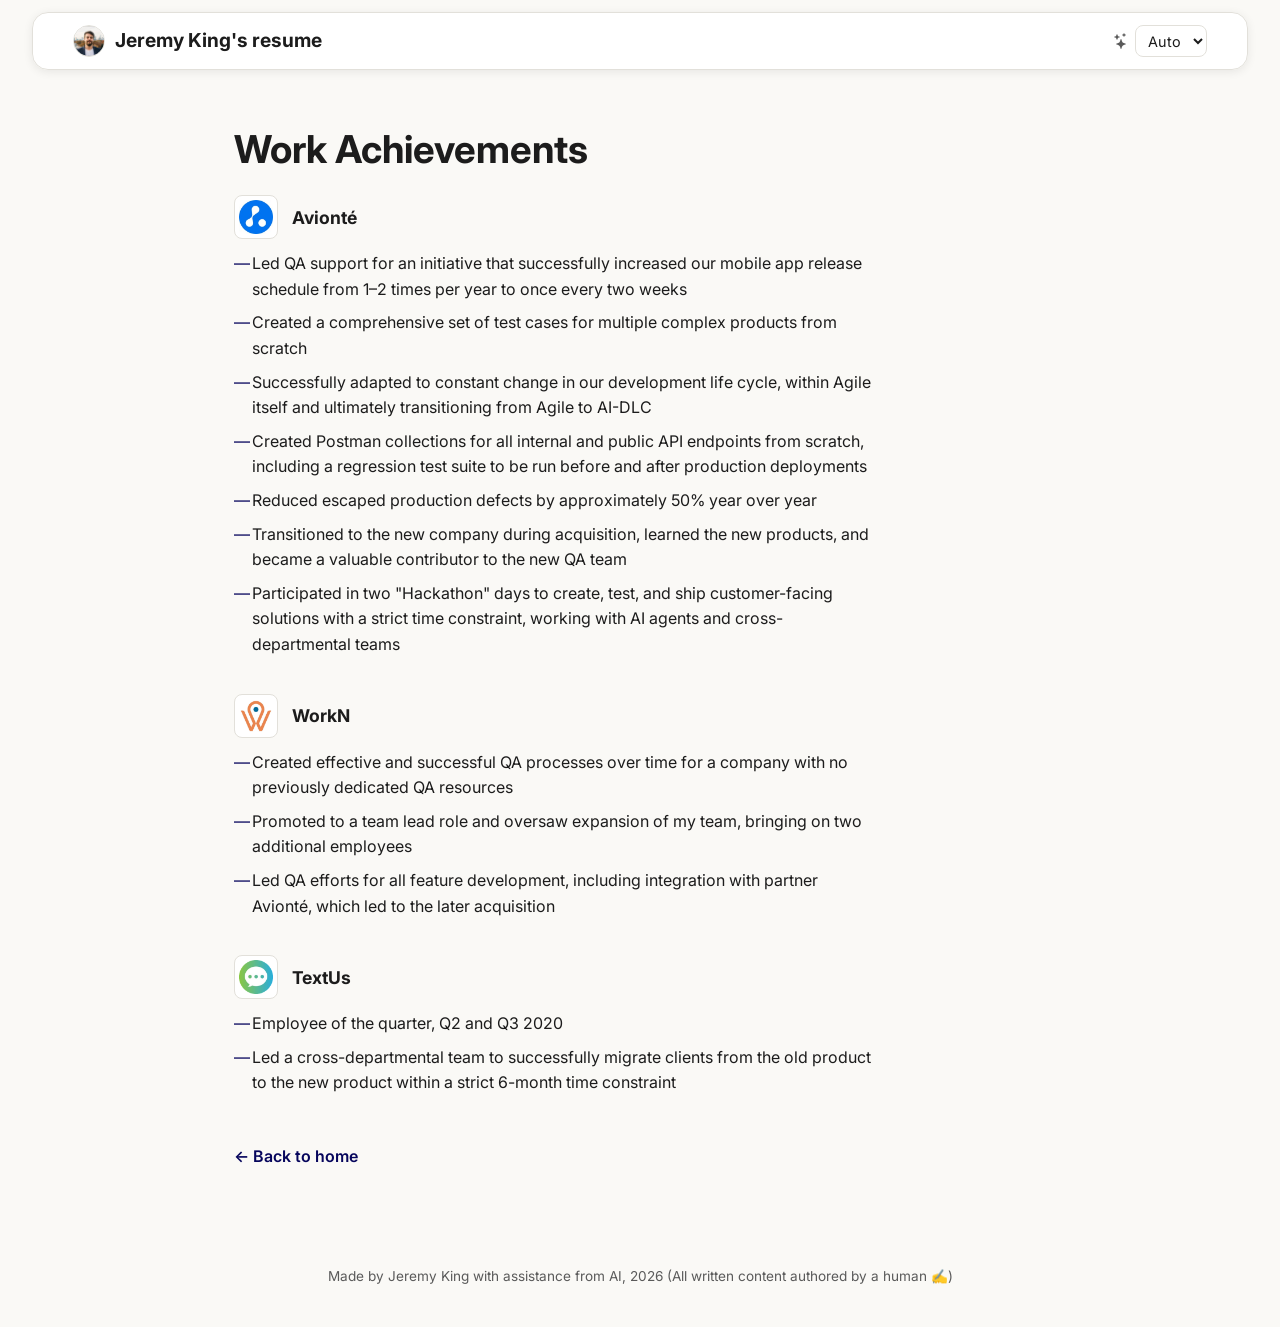
==== achievements.html @ a073c4af "Initial commit: résumé site Static HTML/CSS/JS résumé site — home page plus About Me, Work Experienc" ====
<!DOCTYPE html>
<html lang="en">
<head>
<meta charset="UTF-8">
<!-- Sets the theme before first paint to avoid a flash of the wrong theme.
     Intentionally inline (must run before CSS/paint, so it cannot be an
     external deferred script) and duplicated byte-for-byte on every page —
     keep all 6 copies identical if you ever touch this. -->
<script>
  (function () {
    var pref = localStorage.getItem('theme-preference') || 'auto';
    var theme = pref === 'auto'
      ? (window.matchMedia('(prefers-color-scheme: dark)').matches ? 'dark' : 'light')
      : pref;
    document.documentElement.setAttribute('data-theme', theme);
  })();
</script>
<meta name="viewport" content="width=device-width, initial-scale=1.0">
<title>Work Achievements — Jeremy L King</title>
<link rel="icon" type="image/png" href="images/favicon.png" sizes="64x64">
<link rel="preconnect" href="https://fonts.googleapis.com">
<link rel="preconnect" href="https://fonts.gstatic.com" crossorigin>
<link href="https://fonts.googleapis.com/css2?family=Inter:wght@400;500;600;700&display=swap" rel="stylesheet">
<link rel="stylesheet" href="css/style.css">
</head>
<body>

<!-- Header markup is duplicated verbatim on every page (no build step or
     JS include, so the site stays dependency-free and works over file://).
     Keep all 6 pages' header block in sync when editing. -->
<header class="site-header">
  <a class="brand" href="index.html" aria-label="Jeremy King's resume — Home">
    <img class="brand__headshot" src="images/header-headshot.jpg" alt="" width="32" height="32" decoding="async">
    <span class="brand__name">Jeremy King's resume</span>
  </a>
  <div class="theme-switcher">
    <span id="theme-icon" class="theme-switcher__icon" aria-hidden="true"></span>
    <select id="theme-select" aria-label="Theme">
      <option value="dark">Dark</option>
      <option value="light">Light</option>
      <option value="auto">Auto</option>
    </select>
  </div>
</header>

<main class="page">
  <h1 class="page__title">Work Achievements</h1>
  <div class="page__content">
    <article class="entry">
      <div class="entry__header">
        <img class="entry__logo" src="images/logo-avionte.jpg" alt="Avionté logo" width="120" height="120" loading="lazy" decoding="async">
        <h2 class="entry__group-title">Avionté</h2>
      </div>
      <ul>
        <li>Led QA support for an initiative that successfully increased our mobile app release schedule from 1–2 times per year to once every two weeks</li>
        <li>Created a comprehensive set of test cases for multiple complex products from scratch</li>
        <li>Successfully adapted to constant change in our development life cycle, within Agile itself and ultimately transitioning from Agile to AI-DLC</li>
        <li>Created Postman collections for all internal and public API endpoints from scratch, including a regression test suite to be run before and after production deployments</li>
        <li>Reduced escaped production defects by approximately 50% year over year</li>
        <li>Transitioned to the new company during acquisition, learned the new products, and became a valuable contributor to the new QA team</li>
        <li>Participated in two "Hackathon" days to create, test, and ship customer-facing solutions with a strict time constraint, working with AI agents and cross-departmental teams</li>
      </ul>
    </article>

    <article class="entry">
      <div class="entry__header">
        <img class="entry__logo" src="images/logo-workn.png" alt="WorkN logo" width="120" height="120" loading="lazy" decoding="async">
        <h2 class="entry__group-title">WorkN</h2>
      </div>
      <ul>
        <li>Created effective and successful QA processes over time for a company with no previously dedicated QA resources</li>
        <li>Promoted to a team lead role and oversaw expansion of my team, bringing on two additional employees</li>
        <li>Led QA efforts for all feature development, including integration with partner Avionté, which led to the later acquisition</li>
      </ul>
    </article>

    <article class="entry">
      <div class="entry__header">
        <img class="entry__logo" src="images/logo-textus.png" alt="TextUs logo" width="120" height="120" loading="lazy" decoding="async">
        <h2 class="entry__group-title">TextUs</h2>
      </div>
      <ul>
        <li>Employee of the quarter, Q2 and Q3 2020</li>
        <li>Led a cross-departmental team to successfully migrate clients from the old product to the new product within a strict 6-month time constraint</li>
      </ul>
    </article>
  </div>
  <a class="back-link" href="index.html">&larr; Back to home</a>
</main>

<footer class="site-footer">
  Made by Jeremy King with assistance from AI, 2026 (All written content authored by a human &#9997;&#65039;)
</footer>

<script src="js/theme.js" defer></script>
</body>
</html>
---- css/style.css ----
/* ---------- Theme variables ---------- */
:root {
  --font-sans: 'Inter', -apple-system, BlinkMacSystemFont, 'Segoe UI', Roboto, sans-serif;

  --accent: #06055c;
  --accent-alt: #c9a227;

  --radius: 12px;
  --transition: 180ms ease;
  --max-width: 860px;
}

:root,
[data-theme='light'] {
  --bg: #faf9f6;
  --bg-elevated: #ffffff;
  --text: #1c1c1c;
  --text-muted: #5a5a5a;
  --border: #e2e0da;
  --shadow: 0 2px 10px rgba(0, 0, 0, 0.08);
  --shadow-hover: 0 10px 24px rgba(0, 0, 0, 0.15);
  --button-bg: #ffffff;
  --button-hover-bg: var(--accent);
  --button-hover-text: #ffffff;
  --header-bg: rgba(255, 255, 255, 0.92);
  --letter-bg: #f3ead4;
  --letter-border: #d9c7a0;
}

[data-theme='dark'] {
  --bg: #14181a;
  --bg-elevated: #1d2226;
  --text: #ecebe8;
  --text-muted: #a7a7a2;
  --border: #2b3134;
  --shadow: 0 2px 14px rgba(0, 0, 0, 0.5);
  --shadow-hover: 0 12px 26px rgba(0, 0, 0, 0.55);
  --button-bg: #1d2226;
  --button-hover-bg: var(--accent-alt);
  --button-hover-text: #14181a;
  --header-bg: rgba(36, 41, 45, 0.92);
  --accent: var(--accent-alt);
  --letter-bg: #2b2a28;
  --letter-border: #46443e;
}

/* ---------- Reset / base ---------- */
* {
  box-sizing: border-box;
}

html {
  color-scheme: light dark;
  /* Cross-document view transitions can briefly reveal the <html> root's
     own background (not just <body>'s) while the old/new snapshots are
     compositing. Without this it defaults to white and flashes behind the
     header on every navigation. */
  background: var(--bg);
}

body {
  margin: 0;
  min-height: 100vh;
  background: var(--bg);
  color: var(--text);
  font-family: var(--font-sans);
  line-height: 1.6;
  transition: background var(--transition), color var(--transition);
}

h1, h2, h3, h4 {
  font-family: var(--font-sans);
  line-height: 1.2;
  margin: 0 0 0.6em;
}

a {
  color: var(--accent);
}

img {
  max-width: 100%;
  display: block;
}

/* ---------- Header ---------- */
.site-header {
  position: sticky;
  top: 0.75rem;
  z-index: 10;
  display: flex;
  align-items: center;
  justify-content: space-between;
  gap: 1rem;
  margin: 0.75rem clamp(0.75rem, 4vw, 2rem) 0;
  padding: 0.75rem clamp(1rem, 4vw, 2.5rem);
  background: var(--header-bg);
  border: 1px solid var(--border);
  border-radius: 16px;
  box-shadow: var(--shadow);
}

.brand {
  display: flex;
  align-items: center;
  gap: 0.6rem;
  text-decoration: none;
  color: var(--text);
  border-radius: var(--radius);
  padding: 0.35rem 0.6rem;
  margin: -0.35rem -0.6rem;
  transition: background var(--transition), color var(--transition), transform var(--transition);
}

.brand:hover,
.brand:focus-visible {
  transform: translateY(-1px);
}

.brand:hover .brand__name,
.brand:focus-visible .brand__name {
  text-decoration: underline;
}

.brand__headshot {
  width: 32px;
  height: 32px;
  border-radius: 50%;
  object-fit: cover;
  flex-shrink: 0;
  border: 1px solid var(--border);
}

.brand__name {
  font-family: var(--font-sans);
  font-weight: 700;
  font-size: clamp(0.95rem, 2.5vw, 1.2rem);
  line-height: 1;
  white-space: nowrap;
}

.theme-switcher {
  display: flex;
  align-items: center;
  gap: 0.4rem;
  flex-shrink: 0;
}

.theme-switcher__icon {
  display: flex;
  align-items: center;
  color: var(--text-muted);
  flex-shrink: 0;
}

.theme-switcher__icon svg {
  display: block;
}

.theme-switcher select {
  font-family: var(--font-sans);
  font-size: 0.9rem;
  color: var(--text);
  background: var(--bg-elevated);
  border: 1px solid var(--border);
  border-radius: 8px;
  padding: 0.35rem 0.5rem;
  cursor: pointer;
  transition: border-color var(--transition);
}

.theme-switcher select:hover,
.theme-switcher select:focus-visible {
  border-color: var(--accent);
}

/* ---------- Home page ---------- */
.home {
  max-width: var(--max-width);
  margin: 0 auto;
  padding: clamp(2rem, 6vw, 4.5rem) 1.5rem 4rem;
  text-align: center;
}

.home__headshot {
  width: clamp(160px, 30vw, 220px);
  height: clamp(160px, 30vw, 220px);
  border-radius: 50%;
  object-fit: cover;
  margin: 0 auto 1.25rem;
  box-shadow: var(--shadow);
  border: 3px solid var(--bg-elevated);
}

.home__name {
  font-size: clamp(1.8rem, 4vw, 2.6rem);
}

.home__contact {
  display: flex;
  flex-wrap: wrap;
  justify-content: center;
  gap: 0.3rem 0.9rem;
  color: var(--text-muted);
  margin: 0;
  font-size: 0.95rem;
}

.home__contact a {
  color: var(--text-muted);
  text-decoration: none;
}

.home__contact a:hover,
.home__contact a:focus-visible {
  color: var(--accent);
  text-decoration: underline;
}

.home__grid {
  display: flex;
  flex-direction: column;
  gap: 1rem;
  max-width: 340px;
  margin: 2.75rem auto 0;
}

.nav-button {
  display: flex;
  align-items: center;
  justify-content: center;
  padding: 1.1rem 1.5rem;
  background: var(--button-bg);
  border: 1px solid var(--border);
  border-radius: var(--radius);
  box-shadow: var(--shadow);
  color: var(--text);
  font-weight: 600;
  text-decoration: none;
  transition: background var(--transition), color var(--transition),
    transform var(--transition), box-shadow var(--transition);
}

.nav-button:hover,
.nav-button:focus-visible {
  background: var(--button-hover-bg);
  color: var(--button-hover-text);
  transform: translateY(-3px);
  box-shadow: var(--shadow-hover);
}

/* ---------- Section pages ---------- */
.page {
  max-width: var(--max-width);
  margin: 0 auto;
  padding: clamp(2rem, 6vw, 3.5rem) 1.5rem 4rem;
}

.page__title {
  font-size: clamp(1.8rem, 4vw, 2.4rem);
}

.page__content p {
  color: var(--text);
  max-width: 640px;
}

/* Gives the whole page the feel of a single handwritten letter tucked
   inside a paper (light) / grained (dark) card, rather than plain text. */
.letter {
  max-width: 680px;
  background-color: var(--letter-bg);
  background-image: url("data:image/svg+xml,%3Csvg xmlns='http://www.w3.org/2000/svg' width='120' height='120'%3E%3Cfilter id='n'%3E%3CfeTurbulence type='fractalNoise' baseFrequency='0.85' numOctaves='2' stitchTiles='stitch'/%3E%3C/filter%3E%3Crect width='100%25' height='100%25' filter='url(%23n)' opacity='0.05'/%3E%3C/svg%3E");
  border: 1px solid var(--letter-border);
  border-radius: var(--radius);
  padding: 1.75rem 2rem;
}

.letter p {
  text-align: justify;
  hyphens: auto;
}

.letter .closing-line {
  text-align: center;
}

.closing-line {
  font-weight: 700;
}

.page__content p + p {
  margin-top: 1em;
}

.page__content ul {
  margin: 0.75rem 0 0;
  padding: 0;
  list-style: none;
  max-width: 640px;
}

.page__content li {
  position: relative;
  padding-left: 1.1rem;
  margin-bottom: 0.5rem;
}

.page__content li::before {
  content: '\2014';
  position: absolute;
  left: 0;
  color: var(--accent);
}

.entry {
  margin-bottom: 2.25rem;
}

.entry:last-child {
  margin-bottom: 0;
}

.entry__header {
  display: flex;
  align-items: center;
  gap: 0.9rem;
  margin-bottom: 0.75rem;
}

.entry__header > div {
  flex: 1 1 auto;
  min-width: 0;
}

.entry__logo {
  height: 44px;
  width: auto;
  max-width: 84px;
  object-fit: contain;
  background: #ffffff;
  border: 1px solid var(--border);
  border-radius: 8px;
  padding: 4px;
  flex-shrink: 0;
}

.entry__title {
  font-size: 1.15rem;
  text-transform: uppercase;
  letter-spacing: 0.03em;
  margin-bottom: 0.2rem;
}

.entry__header .entry__title,
.entry__header .entry__group-title {
  margin-bottom: 0;
}

.entry__title-meta {
  text-transform: none;
  letter-spacing: normal;
  font-weight: 400;
  color: var(--text-muted);
}

.entry__role {
  font-size: 1.15rem;
  font-weight: 400;
  line-height: 1.3;
  color: var(--text-muted);
  margin: 0.2rem 0 0;
}

/* Without this, the generic ".page__content p + p" rule below wins on
   specificity (two type selectors) and overrides .entry__role's own
   margin-top, making stacked role lines (e.g. degree + minor) drift out
   of alignment with the line above them. */
.entry__role + .entry__role {
  margin-top: 0.2rem;
}

.entry__group-title {
  font-size: 1.1rem;
  margin-bottom: 0.75rem;
}

.entry-note {
  color: var(--text-muted);
  font-style: italic;
  margin-top: 1.5rem;
}

.skills-list {
  display: flex;
  flex-wrap: wrap;
  gap: 0.6rem;
  list-style: none;
  padding: 0;
  margin: 0.75rem 0 0;
  max-width: 640px;
}

.skills-list li {
  padding: 0.5rem 0.9rem;
  margin: 0;
  background: var(--bg-elevated);
  border: 1px solid var(--border);
  border-radius: 999px;
  font-size: 0.9rem;
}

.skills-list li::before {
  content: none;
}

.back-link {
  display: inline-block;
  margin-top: 2.5rem;
  font-weight: 600;
  text-decoration: none;
}

.back-link:hover,
.back-link:focus-visible {
  text-decoration: underline;
}

/* ---------- Footer ---------- */
.site-footer {
  text-align: center;
  color: var(--text-muted);
  font-size: 0.85rem;
  padding: 2rem 1.5rem 2.5rem;
}
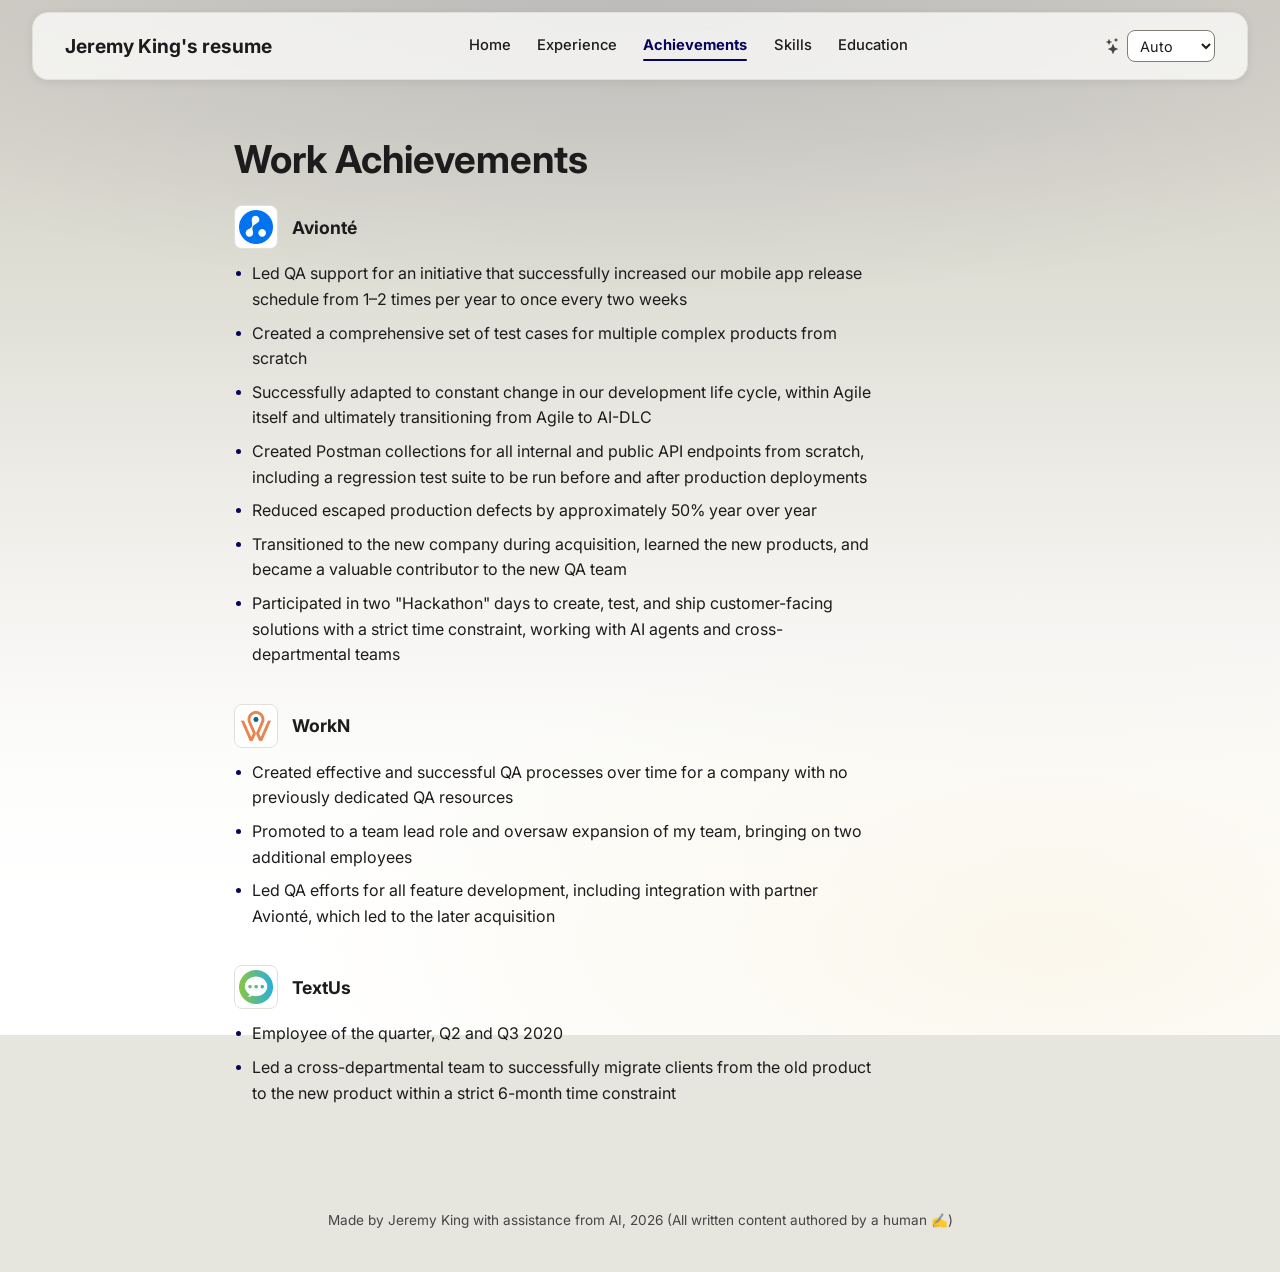
==== commit 2d8591e5: "Redesign: layered gradient, merged home/About, persistent header nav Rebuilds the site's visual lang" ====
--- a/achievements.html
+++ b/achievements.html
@@ -5,7 +5,7 @@
 <!-- Sets the theme before first paint to avoid a flash of the wrong theme.
      Intentionally inline (must run before CSS/paint, so it cannot be an
      external deferred script) and duplicated byte-for-byte on every page —
-     keep all 6 copies identical if you ever touch this. -->
+     keep all 5 copies identical if you ever touch this. -->
 <script>
   (function () {
     var pref = localStorage.getItem('theme-preference') || 'auto';
@@ -17,7 +17,8 @@
 </script>
 <meta name="viewport" content="width=device-width, initial-scale=1.0">
 <title>Work Achievements — Jeremy L King</title>
-<link rel="icon" type="image/png" href="images/favicon.png" sizes="64x64">
+<link rel="icon" href="images/favicon.svg" type="image/svg+xml">
+<link rel="icon" href="images/favicon-32.png" sizes="32x32">
 <link rel="preconnect" href="https://fonts.googleapis.com">
 <link rel="preconnect" href="https://fonts.gstatic.com" crossorigin>
 <link href="https://fonts.googleapis.com/css2?family=Inter:wght@400;500;600;700&display=swap" rel="stylesheet">
@@ -25,14 +26,28 @@
 </head>
 <body>
 
+<a class="skip-link" href="#main">Skip to main content</a>
+
 <!-- Header markup is duplicated verbatim on every page (no build step or
      JS include, so the site stays dependency-free and works over file://).
-     Keep all 6 pages' header block in sync when editing. -->
+     Keep all 5 pages' header block in sync when editing.
+
+     The ONLY difference permitted between copies is which single nav link is
+     flagged as the current page -- exactly one per page. (The attribute is
+     deliberately not named in this comment so that grepping for it returns
+     only real occurrences.) The site title is static text, not a link; the
+     Home item is what navigates home. -->
 <header class="site-header">
-  <a class="brand" href="index.html" aria-label="Jeremy King's resume — Home">
-    <img class="brand__headshot" src="images/header-headshot.jpg" alt="" width="32" height="32" decoding="async">
-    <span class="brand__name">Jeremy King's resume</span>
-  </a>
+  <span class="brand"><span class="brand__name">Jeremy King's resume</span></span>
+  <nav class="site-nav" aria-label="Résumé sections">
+    <ul class="site-nav__list">
+      <li><a href="index.html">Home</a></li>
+      <li><a href="experience.html">Experience</a></li>
+      <li><a href="achievements.html" aria-current="page">Achievements</a></li>
+      <li><a href="skills.html">Skills</a></li>
+      <li><a href="education.html">Education</a></li>
+    </ul>
+  </nav>
   <div class="theme-switcher">
     <span id="theme-icon" class="theme-switcher__icon" aria-hidden="true"></span>
     <select id="theme-select" aria-label="Theme">
@@ -43,7 +58,7 @@
   </div>
 </header>
 
-<main class="page">
+<main class="page" id="main" tabindex="-1">
   <h1 class="page__title">Work Achievements</h1>
   <div class="page__content">
     <article class="entry">
@@ -85,7 +100,6 @@
       </ul>
     </article>
   </div>
-  <a class="back-link" href="index.html">&larr; Back to home</a>
 </main>
 
 <footer class="site-footer">
--- a/css/style.css
+++ b/css/style.css
@@ -1,47 +1,98 @@
-/* ---------- Theme variables ---------- */
+/* ---------- Theme variables ----------
+
+   Colour values here are not eyeballed. Because the page backdrop is a
+   viewport-fixed gradient (see "Layered background"), every scroll position
+   exposes the *whole* gradient range to every piece of text, so each
+   foreground was verified against both gradient extremes AND against the
+   translucent header pill composited over both extremes. Worst cases:
+   light --text-muted 4.80:1, dark --text-muted 4.66:1 (WCAG 2.2 AA needs
+   4.5:1 body text, 3:1 UI). If you change a --grad-* stop, a --glow-* alpha,
+   or --text-muted, re-verify before committing.                             */
+
 :root {
   --font-sans: 'Inter', -apple-system, BlinkMacSystemFont, 'Segoe UI', Roboto, sans-serif;
 
-  --accent: #06055c;
-  --accent-alt: #c9a227;
-
   --radius: 12px;
+  --radius-lg: 16px;
   --transition: 180ms ease;
   --max-width: 860px;
+  --max-width-home: 1080px;
+
+  /* Header geometry. --header-h is only ever used for scroll-padding-top, so
+     being slightly off costs a little whitespace, never occluded content. */
+  --header-inset: 0.75rem;
+  --header-h: 4.5rem;
+
+  /* Minimum interactive target (WCAG 2.2 2.5.8 needs 24px; 44px is the
+     comfortable touch size). */
+  --tap: 2.75rem;
+
+  --logo-bg: #ffffff;
 }
 
 :root,
 [data-theme='light'] {
   --bg: #faf9f6;
+  --bg-canvas: #e6e5de;
   --bg-elevated: #ffffff;
   --text: #1c1c1c;
-  --text-muted: #5a5a5a;
+  --text-muted: #454545;
   --border: #e2e0da;
+  --border-strong: #807d76;
+
+  --accent: #06055c;
+  --accent-contrast: #ffffff;
+  --focus-ring: #06055c;
+
+  --grad-top: #d6d4c8;
+  --grad-1: #d8d6cb;
+  --grad-2: #deddd3;
+  --grad-3: #e6e5de;
+  --grad-4: #efeee9;
+  --grad-5: #f7f6f4;
+  --grad-6: #fdfdfc;
+  --grad-bot: #ffffff;
+  --glow-top: rgba(6, 5, 92, 0.13);
+  --glow-bot: rgba(201, 162, 39, 0.09);
+
   --shadow: 0 2px 10px rgba(0, 0, 0, 0.08);
   --shadow-hover: 0 10px 24px rgba(0, 0, 0, 0.15);
-  --button-bg: #ffffff;
-  --button-hover-bg: var(--accent);
-  --button-hover-text: #ffffff;
+
   --header-bg: rgba(255, 255, 255, 0.92);
-  --letter-bg: #f3ead4;
-  --letter-border: #d9c7a0;
+  --header-bg-glass: rgba(255, 255, 255, 0.72);
+  --header-bg-opaque: #ffffff;
 }
 
 [data-theme='dark'] {
   --bg: #14181a;
+  --bg-canvas: #1b1e23;
   --bg-elevated: #1d2226;
   --text: #ecebe8;
-  --text-muted: #a7a7a2;
+  --text-muted: #b8b8b2;
   --border: #2b3134;
+  --border-strong: #7c848a;
+
+  --accent: #dcb43f;
+  --accent-contrast: #14181a;
+  --focus-ring: #e0bb4a;
+
+  --grad-top: #08090b;
+  --grad-1: #0b0c0e;
+  --grad-2: #121417;
+  --grad-3: #1b1e23;
+  --grad-4: #252a2f;
+  --grad-5: #2e343b;
+  --grad-6: #353c44;
+  --grad-bot: #383f47;
+  --glow-top: rgba(6, 5, 92, 0.26);
+  --glow-bot: rgba(201, 162, 39, 0.09);
+
   --shadow: 0 2px 14px rgba(0, 0, 0, 0.5);
   --shadow-hover: 0 12px 26px rgba(0, 0, 0, 0.55);
-  --button-bg: #1d2226;
-  --button-hover-bg: var(--accent-alt);
-  --button-hover-text: #14181a;
+
   --header-bg: rgba(36, 41, 45, 0.92);
-  --accent: var(--accent-alt);
-  --letter-bg: #2b2a28;
-  --letter-border: #46443e;
+  --header-bg-glass: rgba(36, 41, 45, 0.72);
+  --header-bg-opaque: #24292d;
 }
 
 /* ---------- Reset / base ---------- */
@@ -50,28 +101,100 @@
 }
 
 html {
+  /* Fallback for the no-JS / no-attribute case; the per-theme rules below
+     win once the inline <head> script has set data-theme. Declaring it per
+     theme matters because a static "light dark" lets the UA paint the
+     native <select> popup in the wrong scheme when a theme is forced. */
   color-scheme: light dark;
-  /* Cross-document view transitions can briefly reveal the <html> root's
-     own background (not just <body>'s) while the old/new snapshots are
-     compositing. Without this it defaults to white and flashes behind the
-     header on every navigation. */
-  background: var(--bg);
-}
+
+  /* Propagated to the canvas, so this also fills the area exposed by iOS
+     rubber-band overscroll. Deliberately the *midpoint* of the gradient
+     ramp, so a transient seam is minimal at either end. It also remains the
+     flash guard it always was: cross-document view transitions can briefly
+     reveal the root's own background, which would otherwise default to
+     white and flash behind the header on every navigation. */
+  background-color: var(--bg-canvas);
+
+  /* Keeps the sticky header from covering a heading landed on via #hash.
+     Resolves against whichever --header-h the matching breakpoint set, since
+     custom properties are substituted at computed-value time. */
+  scroll-padding-top: calc(var(--header-h) + var(--header-inset) + 1rem);
+}
+
+[data-theme='light'] { color-scheme: light; }
+[data-theme='dark'] { color-scheme: dark; }
 
 body {
   margin: 0;
   min-height: 100vh;
-  background: var(--bg);
+  /* Plain block flow on purpose. A column flex/grid body would let the footer
+     be pinned to the viewport bottom on short pages, but it also stops the
+     header and main from shrinking below their min-content width, which
+     reintroduced horizontal scrolling at 200% text zoom (measured: 9 failures
+     across the width x zoom matrix, and `min-width: 0` on the children did not
+     fix it). Reflow (WCAG 1.4.10) beats footer placement. */
+  /* Must stay transparent. The backdrop below is a negative-z-index child of
+     <html>, which paints above <html>'s background but *below* <body>'s, so
+     any background here would hide the gradient completely. */
+  background: transparent;
   color: var(--text);
   font-family: var(--font-sans);
   line-height: 1.6;
-  transition: background var(--transition), color var(--transition);
+  /* Only engages when a word cannot fit at all (long emails, company names
+     under heavy text zoom); normal wrapping is unaffected. */
+  overflow-wrap: break-word;
+  transition: color var(--transition);
+}
+
+/* ---------- Layered background ----------
+
+   A viewport-fixed pseudo-element rather than a background on <body>:
+   - background-attachment: fixed is unreliable (iOS Safari sizes it to the
+     document) and silently degrades to `scroll` inside any backdrop-filter
+     containing block, which the header introduces.
+   - A document-length gradient resolves to flat within the first screenful
+     on a long page like experience.html, so "dark top, light bottom" would
+     only exist above the fold.
+
+   Bled 15vh past both viewport edges with the ramp clamped flat in the bleed
+   zones, so overscroll cannot reveal the flat canvas colour as a seam. Stop
+   positions are percentages of the element (not vh) so they stay consistent
+   with each other regardless of how the UA resolves viewport units.
+
+   The intermediate stops are a smoothstep -- t*t*(3-2t) -- interpolation of
+   the two endpoints. That easing is what prevents visible Mach banding; a
+   noise/dither overlay would also work but measurably costs 0.2-0.3 off
+   every contrast ratio, which this palette cannot spare.                    */
+html::before {
+  content: '';
+  position: fixed;
+  inset: -15vh 0;
+  z-index: -1;
+  pointer-events: none;
+  background-image:
+    radial-gradient(115% 42% at 50% 8%, var(--glow-top) 0%, transparent 70%),
+    radial-gradient(85% 38% at 82% 92%, var(--glow-bot) 0%, transparent 70%),
+    linear-gradient(
+      180deg,
+      var(--grad-top) 0,
+      var(--grad-top) 11.5%,
+      var(--grad-1) 22.5%,
+      var(--grad-2) 33.5%,
+      var(--grad-3) 44.5%,
+      var(--grad-4) 55.5%,
+      var(--grad-5) 66.5%,
+      var(--grad-6) 77.5%,
+      var(--grad-bot) 88.5%,
+      var(--grad-bot) 100%
+    );
 }
 
 h1, h2, h3, h4 {
   font-family: var(--font-sans);
   line-height: 1.2;
   margin: 0 0 0.6em;
+  /* The sticky header would otherwise cover a heading landed on via #hash. */
+  scroll-margin-top: calc(var(--header-h) + var(--header-inset) + 1rem);
 }
 
 a {
@@ -83,67 +206,183 @@
   display: block;
 }
 
+/* ---------- Accessibility utilities ---------- */
+
+/* Kept in the accessibility tree (unlike display:none) while off-screen. */
+.visually-hidden {
+  position: absolute;
+  width: 1px;
+  height: 1px;
+  margin: -1px;
+  padding: 0;
+  border: 0;
+  overflow: hidden;
+  clip-path: inset(50%);
+  white-space: nowrap;
+}
+
+.skip-link {
+  position: absolute;
+  left: var(--header-inset);
+  top: var(--header-inset);
+  z-index: 100;
+  display: inline-flex;
+  align-items: center;
+  min-height: var(--tap);
+  padding: 0.6rem 1rem;
+  background: var(--bg-elevated);
+  color: var(--text);
+  border: 2px solid var(--focus-ring);
+  border-radius: var(--radius);
+  font-weight: 600;
+  text-decoration: none;
+  transform: translateY(-150%);
+}
+
+.skip-link:focus-visible {
+  transform: none;
+}
+
+/* The default UA ring is easy to lose against a gradient; --focus-ring is
+   verified to at least 3:1 over every point of the backdrop in both themes. */
+:where(a, button, select, summary, [tabindex]):focus-visible {
+  outline: 3px solid var(--focus-ring);
+  outline-offset: 2px;
+}
+
+/* The skip link moves focus here programmatically, so a ring would be noise;
+   tabindex="-1" is required because Safari will not focus a non-focusable
+   fragment target, which would leave focus stranded in the header. */
+main:focus {
+  outline: none;
+}
+
 /* ---------- Header ---------- */
+
+/* Persistent via sticky, not fixed: sticky's containing block is <body>,
+   which spans the document, so it already never leaves the viewport -- and
+   its height is measured by layout rather than hard-coded, which matters
+   because the pill grows to two rows on narrow screens and grows again under
+   text zoom. A fixed header needs a matching offset on <main> and starts
+   eating content the moment that number is wrong. */
 .site-header {
   position: sticky;
-  top: 0.75rem;
+  top: var(--header-inset);
   z-index: 10;
   display: flex;
+  /* A no-op until brand + nav + switcher genuinely cannot share a line (only
+     happens under heavy text zoom). Wrapping beats overflowing; sticky
+     measures the taller pill by itself. */
+  flex-wrap: wrap;
   align-items: center;
-  justify-content: space-between;
-  gap: 1rem;
-  margin: 0.75rem clamp(0.75rem, 4vw, 2rem) 0;
-  padding: 0.75rem clamp(1rem, 4vw, 2.5rem);
+  gap: 0.75rem clamp(0.75rem, 2.5vw, 1.75rem);
+  margin: var(--header-inset) clamp(0.75rem, 4vw, 2rem) 0;
+  padding: 0.7rem clamp(0.9rem, 3vw, 2rem);
   background: var(--header-bg);
   border: 1px solid var(--border);
-  border-radius: 16px;
+  border-radius: var(--radius-lg);
   box-shadow: var(--shadow);
 }
 
+/* Deliberately no transition on `background` here -- Safari flickers the blur
+   mid-transition when backdrop-filter is active on the same element. */
+@supports ((backdrop-filter: blur(1px)) or (-webkit-backdrop-filter: blur(1px))) {
+  .site-header {
+    background: var(--header-bg-glass);
+    -webkit-backdrop-filter: blur(14px) saturate(160%);
+    backdrop-filter: blur(14px) saturate(160%);
+  }
+}
+
+ /* Static site title, not a link -- the Home nav item handles going home.
+    min-width:0 is load-bearing: it lets the title wrap rather than force the
+    header wider than a 320px viewport. */
 .brand {
   display: flex;
+  flex: 0 0 auto;
   align-items: center;
-  gap: 0.6rem;
-  text-decoration: none;
+  min-width: 0;
   color: var(--text);
-  border-radius: var(--radius);
-  padding: 0.35rem 0.6rem;
-  margin: -0.35rem -0.6rem;
-  transition: background var(--transition), color var(--transition), transform var(--transition);
-}
-
-.brand:hover,
-.brand:focus-visible {
-  transform: translateY(-1px);
-}
-
-.brand:hover .brand__name,
-.brand:focus-visible .brand__name {
-  text-decoration: underline;
-}
-
-.brand__headshot {
-  width: 32px;
-  height: 32px;
-  border-radius: 50%;
-  object-fit: cover;
-  flex-shrink: 0;
-  border: 1px solid var(--border);
 }
 
 .brand__name {
-  font-family: var(--font-sans);
   font-weight: 700;
   font-size: clamp(0.95rem, 2.5vw, 1.2rem);
   line-height: 1;
   white-space: nowrap;
 }
 
+.site-nav {
+  display: flex;
+  flex: 1 1 auto;
+  justify-content: center;
+  min-width: 0;
+}
+
+.site-nav__list {
+  display: flex;
+  flex-wrap: wrap;
+  justify-content: center;
+  align-items: center;
+  gap: 0.25rem;
+  margin: 0;
+  padding: 0;
+  list-style: none;
+  font-size: 0.92rem;
+  font-weight: 500;
+}
+
+.site-nav__list a {
+  display: flex;
+  position: relative;
+  align-items: center;
+  justify-content: center;
+  min-height: var(--tap);
+  /* One source of truth for the inline padding: the current-page rule below
+     insets its bar by exactly this much, so the bar always spans the label and
+     nothing more, at every breakpoint. */
+  --nav-pad: 0.7rem;
+  padding: 0 var(--nav-pad);
+  border-radius: 8px;
+  color: var(--text);
+  text-decoration: none;
+  text-decoration-thickness: 2px;
+  text-underline-offset: 4px;
+  white-space: nowrap;
+  transition: color var(--transition);
+}
+
+.site-nav__list a:hover {
+  color: var(--accent);
+  text-decoration: underline;
+}
+
+/* Current page is signalled by weight and a rule as well as colour, so it
+   survives WCAG 1.4.1 (Use of Colour). */
+.site-nav__list a[aria-current='page'] {
+  color: var(--accent);
+  font-weight: 700;
+}
+
+/* A pseudo-element rather than an inset box-shadow: the link box is nearly as
+   tall as the header pill, so a shadow on its bottom edge lands on the pill's
+   rounded border and reads as a rendering artifact. This tucks the rule under
+   the text instead. */
+.site-nav__list a[aria-current='page']::after {
+  content: '';
+  position: absolute;
+  inset-inline: var(--nav-pad);
+  bottom: 0.45rem;
+  height: 2px;
+  border-radius: 2px;
+  background: var(--accent);
+}
+
 .theme-switcher {
   display: flex;
+  flex: 0 0 auto;
   align-items: center;
   gap: 0.4rem;
-  flex-shrink: 0;
 }
 
 .theme-switcher__icon {
@@ -160,9 +399,13 @@
 .theme-switcher select {
   font-family: var(--font-sans);
   font-size: 0.9rem;
+  min-height: 2rem;
+  min-width: 5.5rem;
   color: var(--text);
   background: var(--bg-elevated);
-  border: 1px solid var(--border);
+  /* A form control's boundary is what identifies it, so this one needs the
+     3:1 border (WCAG 1.4.11) that decorative card edges do not. */
+  border: 1px solid var(--border-strong);
   border-radius: 8px;
   padding: 0.35rem 0.5rem;
   cursor: pointer;
@@ -174,11 +417,36 @@
   border-color: var(--accent);
 }
 
-/* ---------- Home page ---------- */
+/* ---------- Home page ----------
+
+   DOM order is identity -> about -> section nav, which is simultaneously the
+   correct reading order and the intended visual order. Do not introduce
+   `order`, `row-reverse`, or `grid-auto-flow: dense` here: any of them would
+   split visual order from focus order (WCAG 1.3.2 / 2.4.3).
+
+   The two columns collapse through flex-wrap rather than a media query, so
+   they reflow on their own content width -- which stays correct under text
+   zoom, where a viewport-px breakpoint would not (WCAG 1.4.4 / 1.4.10).     */
 .home {
-  max-width: var(--max-width);
+  max-width: var(--max-width-home);
   margin: 0 auto;
-  padding: clamp(2rem, 6vw, 4.5rem) 1.5rem 4rem;
+  padding: clamp(2rem, 6vw, 4rem) 1.5rem 4rem;
+  display: flex;
+  flex-wrap: wrap;
+  align-items: flex-start;
+  gap: clamp(1.75rem, 5vw, 3.5rem);
+}
+
+.home__identity {
+  flex: 1 1 17rem;
+  /* Flex items default to min-width:auto, which refuses to shrink below
+     min-content -- so without this a long unbreakable token (the email
+     address) can push the column past the viewport under text zoom. */
+  min-width: 0;
+  max-width: 22rem;
+  /* Portrait, name, contact rows and social icons are all centred within this
+     column. The About prose beside it stays left-aligned -- centred body copy
+     hurts readability, but these are all short single lines. */
   text-align: center;
 }
 
@@ -187,28 +455,44 @@
   height: clamp(160px, 30vw, 220px);
   border-radius: 50%;
   object-fit: cover;
-  margin: 0 auto 1.25rem;
+  margin: 0 auto 1.5rem;
   box-shadow: var(--shadow);
   border: 3px solid var(--bg-elevated);
 }
 
 .home__name {
   font-size: clamp(1.8rem, 4vw, 2.6rem);
+  margin-bottom: 0.35em;
 }
 
 .home__contact {
-  display: flex;
-  flex-wrap: wrap;
+  display: grid;
+  gap: 0.55rem;
+  margin: 0;
+  padding: 0;
+  list-style: none;
+  font-size: 0.95rem;
+  color: var(--text-muted);
+}
+
+.home__contact li {
+  display: flex;
+  align-items: center;
   justify-content: center;
-  gap: 0.3rem 0.9rem;
-  color: var(--text-muted);
-  margin: 0;
-  font-size: 0.95rem;
+  gap: 0.6rem;
+}
+
+.home__contact svg {
+  flex-shrink: 0;
+  color: var(--accent);
 }
 
 .home__contact a {
   color: var(--text-muted);
   text-decoration: none;
+  /* The email address is a single unbreakable token; let it break rather than
+     force the column wider than the viewport. */
+  overflow-wrap: anywhere;
 }
 
 .home__contact a:hover,
@@ -217,36 +501,61 @@
   text-decoration: underline;
 }
 
-.home__grid {
-  display: flex;
-  flex-direction: column;
-  gap: 1rem;
-  max-width: 340px;
-  margin: 2.75rem auto 0;
-}
-
-.nav-button {
-  display: flex;
+.home__social {
+  display: flex;
+  justify-content: center;
+  gap: 0.6rem;
+  margin: 1.5rem 0 0;
+  padding: 0;
+  list-style: none;
+}
+
+.home__social a {
+  display: inline-flex;
   align-items: center;
   justify-content: center;
-  padding: 1.1rem 1.5rem;
-  background: var(--button-bg);
+  width: var(--tap);
+  height: var(--tap);
+  border-radius: 50%;
+  border: 1px solid var(--border-strong);
+  background: var(--bg-elevated);
+  color: var(--text);
+  transition: background var(--transition), color var(--transition),
+    border-color var(--transition), transform var(--transition);
+}
+
+.home__social a:hover,
+.home__social a:focus-visible {
+  background: var(--accent);
+  border-color: var(--accent);
+  color: var(--accent-contrast);
+  transform: translateY(-2px);
+}
+
+.home__about {
+  flex: 3 1 24rem;
+  min-width: 0;
+  padding: clamp(1.5rem, 3vw, 2.25rem);
+  background: var(--bg-elevated);
   border: 1px solid var(--border);
   border-radius: var(--radius);
   box-shadow: var(--shadow);
-  color: var(--text);
-  font-weight: 600;
-  text-decoration: none;
-  transition: background var(--transition), color var(--transition),
-    transform var(--transition), box-shadow var(--transition);
-}
-
-.nav-button:hover,
-.nav-button:focus-visible {
-  background: var(--button-hover-bg);
-  color: var(--button-hover-text);
-  transform: translateY(-3px);
-  box-shadow: var(--shadow-hover);
+}
+
+.home__about h2 {
+  font-size: clamp(1.4rem, 3vw, 1.75rem);
+}
+
+.home__about p {
+  max-width: 60ch;
+}
+
+.home__about p + p {
+  margin-top: 1em;
+}
+
+.closing-line {
+  font-weight: 700;
 }
 
 /* ---------- Section pages ---------- */
@@ -265,30 +574,6 @@
   max-width: 640px;
 }
 
-/* Gives the whole page the feel of a single handwritten letter tucked
-   inside a paper (light) / grained (dark) card, rather than plain text. */
-.letter {
-  max-width: 680px;
-  background-color: var(--letter-bg);
-  background-image: url("data:image/svg+xml,%3Csvg xmlns='http://www.w3.org/2000/svg' width='120' height='120'%3E%3Cfilter id='n'%3E%3CfeTurbulence type='fractalNoise' baseFrequency='0.85' numOctaves='2' stitchTiles='stitch'/%3E%3C/filter%3E%3Crect width='100%25' height='100%25' filter='url(%23n)' opacity='0.05'/%3E%3C/svg%3E");
-  border: 1px solid var(--letter-border);
-  border-radius: var(--radius);
-  padding: 1.75rem 2rem;
-}
-
-.letter p {
-  text-align: justify;
-  hyphens: auto;
-}
-
-.letter .closing-line {
-  text-align: center;
-}
-
-.closing-line {
-  font-weight: 700;
-}
-
 .page__content p + p {
   margin-top: 1em;
 }
@@ -302,15 +587,22 @@
 
 .page__content li {
   position: relative;
-  padding-left: 1.1rem;
+  padding-left: 1.15rem;
   margin-bottom: 0.5rem;
 }
 
+/* Small accent dot. Absolutely positioned against the first line's optical
+   centre rather than baseline-aligned, so it stays put when an item wraps to
+   several lines. */
 .page__content li::before {
-  content: '\2014';
+  content: '';
   position: absolute;
-  left: 0;
-  color: var(--accent);
+  left: 0.1rem;
+  top: 0.62em;
+  width: 5px;
+  height: 5px;
+  border-radius: 50%;
+  background: var(--accent);
 }
 
 .entry {
@@ -338,7 +630,8 @@
   width: auto;
   max-width: 84px;
   object-fit: contain;
-  background: #ffffff;
+  /* Company marks assume a white field in both themes. */
+  background: var(--logo-bg);
   border: 1px solid var(--border);
   border-radius: 8px;
   padding: 4px;
@@ -372,7 +665,7 @@
   margin: 0.2rem 0 0;
 }
 
-/* Without this, the generic ".page__content p + p" rule below wins on
+/* Without this, the generic ".page__content p + p" rule above wins on
    specificity (two type selectors) and overrides .entry__role's own
    margin-top, making stacked role lines (e.g. degree + minor) drift out
    of alignment with the line above them. */
@@ -414,18 +707,6 @@
   content: none;
 }
 
-.back-link {
-  display: inline-block;
-  margin-top: 2.5rem;
-  font-weight: 600;
-  text-decoration: none;
-}
-
-.back-link:hover,
-.back-link:focus-visible {
-  text-decoration: underline;
-}
-
 /* ---------- Footer ---------- */
 .site-footer {
   text-align: center;
@@ -434,3 +715,213 @@
   padding: 2rem 1.5rem 2.5rem;
 }
 
+/* ---------- Responsive ---------- */
+
+/* Five nav items plus the brand and the switcher no longer share one line
+   below ~900px. Rather than let flex-wrap produce a ragged result (its row
+   heights bounced between 68px and 140px across this range), make the two-row
+   layout deliberate: brand + switcher on row 1, nav on row 2.
+
+   Laid out with grid-template-areas rather than flex `order` on purpose:
+   `order` would put the nav last visually while it stays second in the DOM,
+   splitting visual order from focus order (WCAG 2.4.3). Grid areas reposition
+   boxes without touching the flow sequence. The floating pill is kept here --
+   only below 600px does it become a full-bleed bar.
+
+   960px, not the measured 949px threshold: the measurement is Chromium with
+   Inter loaded, and a different engine or a fallback font shifts it. The 11px
+   of margin costs one slightly-early wrap and buys immunity to that. */
+@media (max-width: 60em) {
+  :root {
+    --header-h: 8.5rem; /* measured: 113-120px across this range */
+  }
+
+  .site-header {
+    display: grid;
+    grid-template-columns: auto 1fr auto;
+    grid-template-areas:
+      'brand . theme'
+      'nav nav nav';
+  }
+
+  .brand { grid-area: brand; }
+  .theme-switcher { grid-area: theme; }
+
+  .site-nav {
+    grid-area: nav;
+    padding-top: 0.4rem;
+    border-top: 1px solid var(--border);
+  }
+
+  .site-nav__list {
+    width: 100%;
+    justify-content: space-between;
+    font-size: 0.85rem;
+    gap: 0.15rem 0.25rem;
+  }
+
+  .site-nav__list a {
+    --nav-pad: 0.5rem;
+  }
+}
+
+/* Below 600px the pill becomes a full-bleed bar. */
+@media (max-width: 37.5em) {
+  :root {
+    --header-inset: 0rem;
+    --header-h: 8rem; /* measured: 124px */
+  }
+
+  .site-header {
+    margin-inline: 0;
+    padding: 0.55rem 0.75rem;
+    border-inline: 0;
+    border-top: 0;
+    border-radius: 0;
+  }
+
+  /* Row 1 has to fit brand + switcher inside the viewport. If it doesn't, the
+     grid overflows horizontally and -- worse -- hands the nav row a phantom
+     width, so the nav then never wraps either. Letting the brand title break
+     across lines and trimming the select is what keeps both rows honest at
+     320px. Nothing is hidden or abbreviated. */
+  .brand__name {
+    white-space: normal;
+    font-size: 0.9rem;
+    line-height: 1.15;
+  }
+
+  .theme-switcher select {
+    min-width: 4.75rem;
+  }
+
+  .site-nav__list {
+    font-size: 0.8rem;
+  }
+
+  .site-nav__list a {
+    --nav-pad: 0.35rem;
+  }
+
+  .skip-link {
+    left: 0.5rem;
+    top: 0.5rem;
+  }
+}
+
+/* Only breakpoint the home page needs: once flex-wrap has stacked the columns,
+   drop the identity column's width cap so its centred contents sit in the
+   middle of the page rather than in the middle of a 22rem box on the left.
+   (The centring itself is unconditional -- see .home__identity.) */
+@media (max-width: 43.75em) {
+  .home__identity {
+    max-width: none;
+  }
+}
+
+/* Narrowest phones: the five labels no longer fit on one line. Left to
+   flex-wrap they break 4 + 1, stranding "Education" on a row of its own, so
+   switch to an explicit 3 + 2 grid. Still nothing hidden or abbreviated. */
+@media (max-width: 24em) {
+  :root {
+    --header-h: 10.5rem; /* measured: 161px once the nav wraps to 3 + 2 */
+  }
+
+  /* auto-fit + min(), not repeat(3, 1fr): `em` in a media query always
+     resolves against the initial 16px, so this block still applies under text
+     zoom -- and three fixed tracks then cannot shrink, overflowing the
+     viewport. This yields 3 columns (the intended 3 + 2) at normal size and
+     degrades to fewer, then one, as the text grows. */
+  .site-nav__list {
+    display: grid;
+    grid-template-columns: repeat(auto-fit, minmax(min(5.5rem, 100%), 1fr));
+    gap: 0.15rem 0.25rem;
+  }
+
+  /* The 1fr track is wider than the label, so shrink each item to its content
+     and centre it in the track. Without this the current-page bar stretches
+     across the whole cell instead of underlining the word. The links keep
+     min-width: 2.75rem, so the 44px target is unaffected. */
+  .site-nav__list li {
+    justify-self: center;
+  }
+}
+
+/* ---------- User preferences ---------- */
+
+/* Not enabled unconditionally: smooth scrolling is exactly what
+   prefers-reduced-motion asks you to skip. */
+@media (prefers-reduced-motion: no-preference) {
+  html {
+    scroll-behavior: smooth;
+  }
+}
+
+@media (prefers-reduced-motion: reduce) {
+  *,
+  *::before,
+  *::after {
+    animation-duration: 0.01ms !important;
+    animation-iteration-count: 1 !important;
+    transition-duration: 0.01ms !important;
+    scroll-behavior: auto !important;
+  }
+
+  /* Zeroing the duration still leaves an instant jump, so the lifts have to
+     be removed outright. */
+  .home__social a:hover,
+  .home__social a:focus-visible {
+    transform: none;
+  }
+}
+
+@media (prefers-reduced-transparency: reduce) {
+  .site-header {
+    background: var(--header-bg-opaque);
+    -webkit-backdrop-filter: none;
+    backdrop-filter: none;
+  }
+}
+
+@media (forced-colors: active) {
+  html::before {
+    display: none;
+  }
+
+  :where(a, button, select, summary, [tabindex]):focus-visible {
+    outline-color: Highlight;
+  }
+
+  /* System colours ignore our accent, so fall back to an underline the forced
+     palette will actually render. */
+  .site-nav__list a[aria-current='page'] {
+    text-decoration: underline;
+  }
+
+  .site-nav__list a[aria-current='page']::after {
+    display: none;
+  }
+
+  /* A dot drawn with background-color disappears once the UA forces
+     backgrounds, so swap in a real bullet glyph (text keeps its colour). */
+  .page__content li::before {
+    content: '\2022';
+    position: absolute;
+    top: 0;
+    left: 0;
+    width: auto;
+    height: auto;
+    background: none;
+  }
+}
+
+@media print {
+  html::before {
+    display: none;
+  }
+
+  .site-header,
+  .skip-link {
+    display: none;
+  }
+}
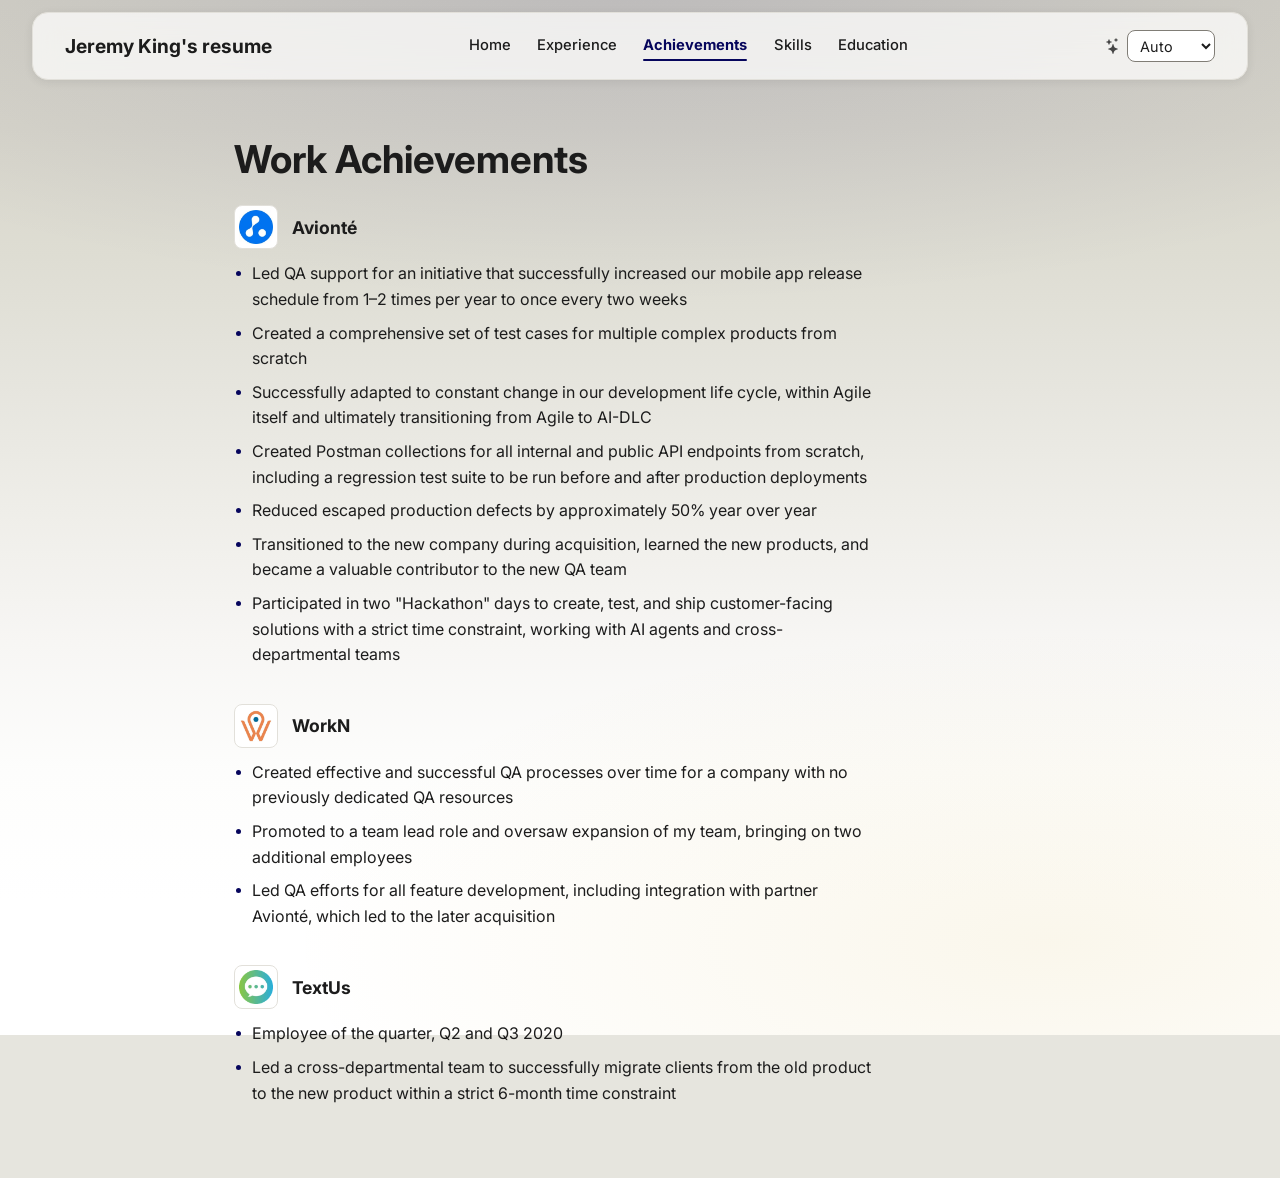
==== commit 4ae60d12: "Restrict AI disclaimer footer to Home page only" ====
--- a/achievements.html
+++ b/achievements.html
@@ -17,8 +17,9 @@
 </script>
 <meta name="viewport" content="width=device-width, initial-scale=1.0">
 <title>Work Achievements — Jeremy L King</title>
-<link rel="icon" href="images/favicon.svg" type="image/svg+xml">
 <link rel="icon" href="images/favicon-32.png" sizes="32x32">
+<link rel="icon" href="images/favicon-16.png" sizes="16x16">
+<link rel="apple-touch-icon" href="images/favicon-180.png">
 <link rel="preconnect" href="https://fonts.googleapis.com">
 <link rel="preconnect" href="https://fonts.gstatic.com" crossorigin>
 <link href="https://fonts.googleapis.com/css2?family=Inter:wght@400;500;600;700&display=swap" rel="stylesheet">
@@ -102,10 +103,6 @@
   </div>
 </main>
 
-<footer class="site-footer">
-  Made by Jeremy King with assistance from AI, 2026 (All written content authored by a human &#9997;&#65039;)
-</footer>
-
 <script src="js/theme.js" defer></script>
 </body>
 </html>
